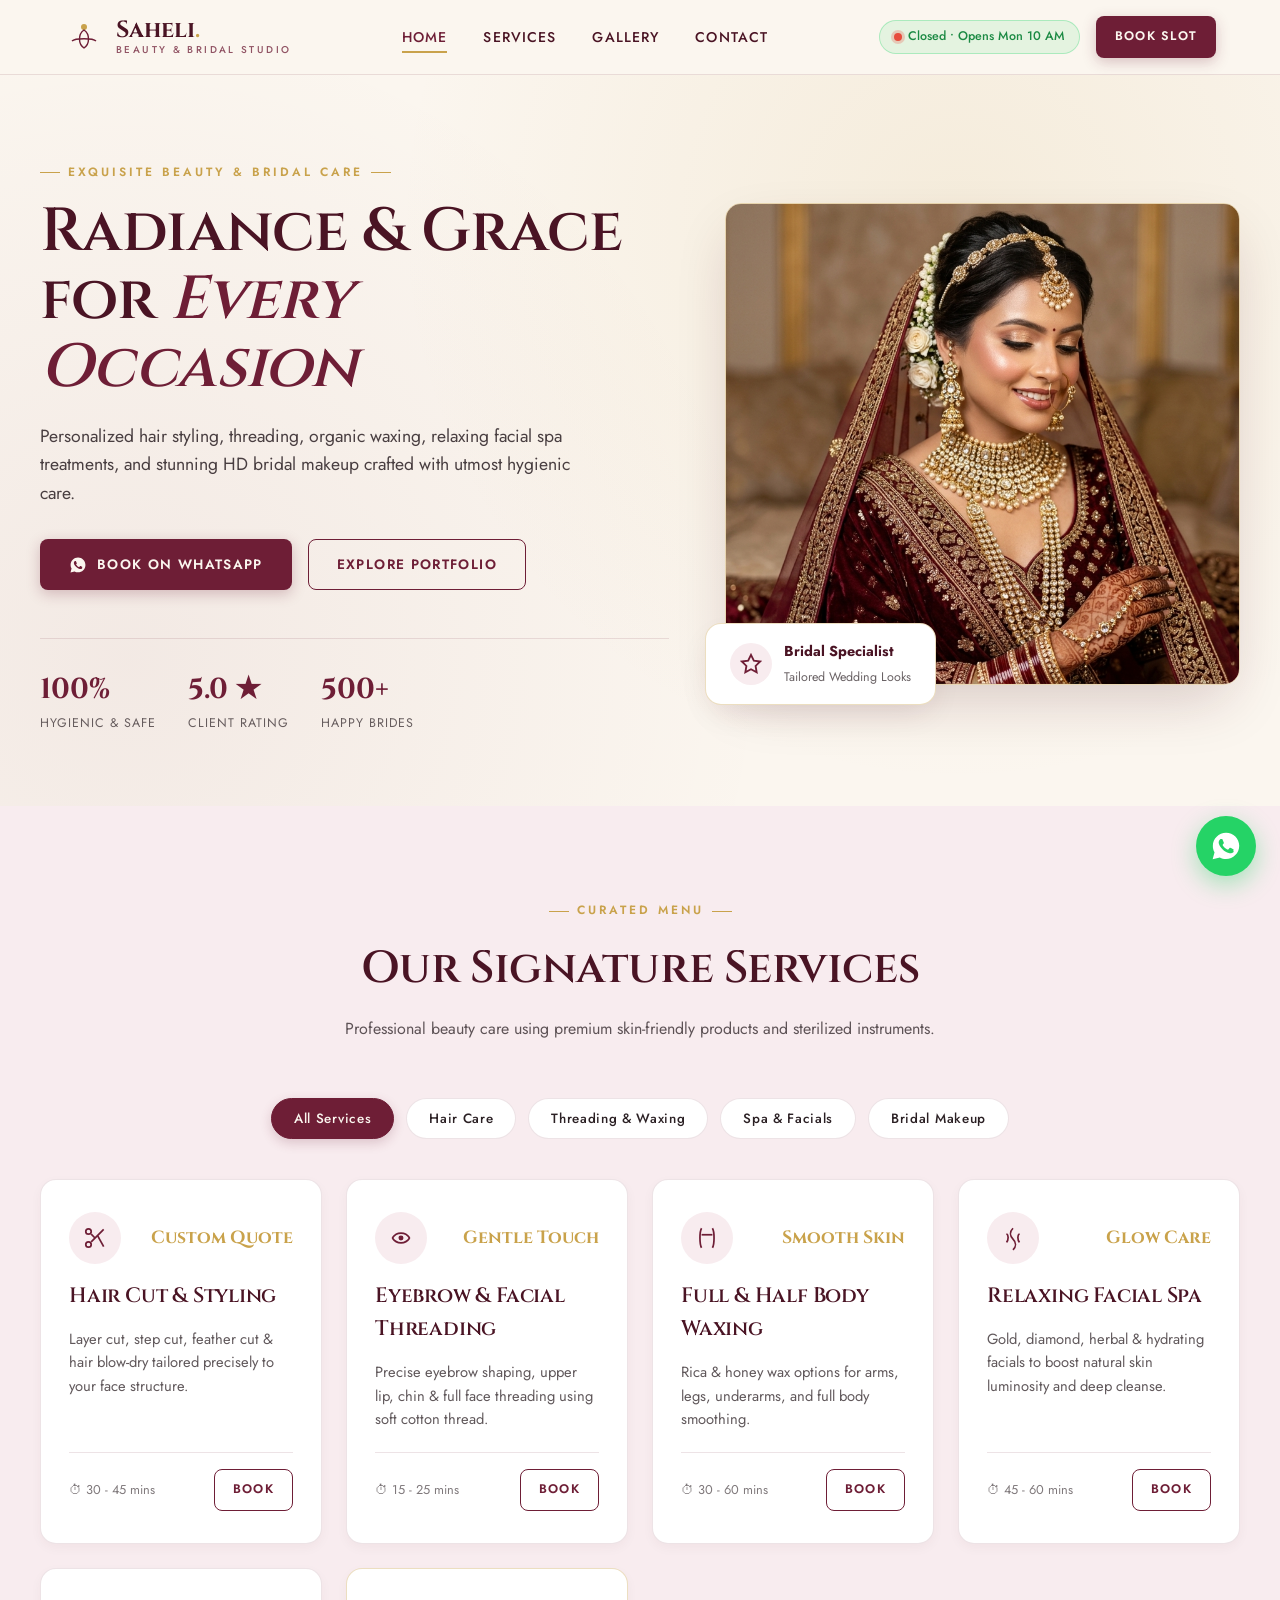
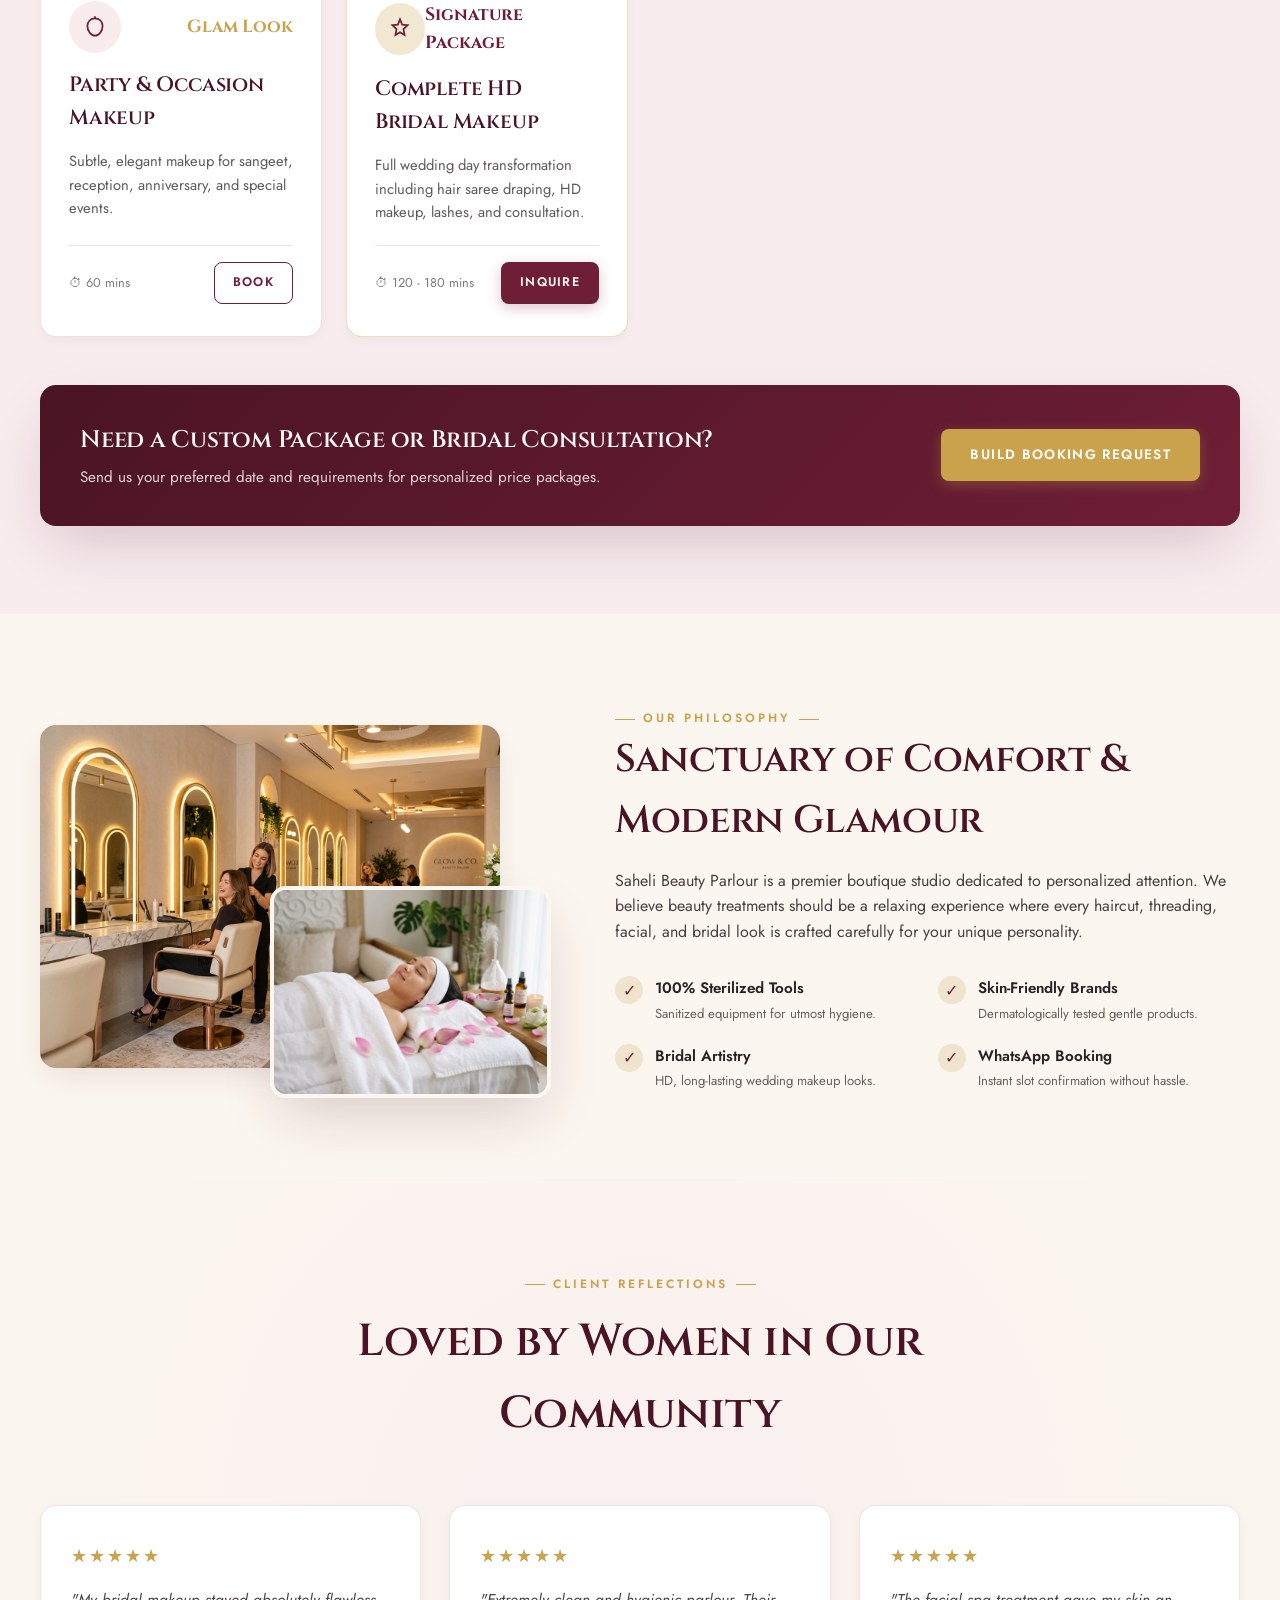
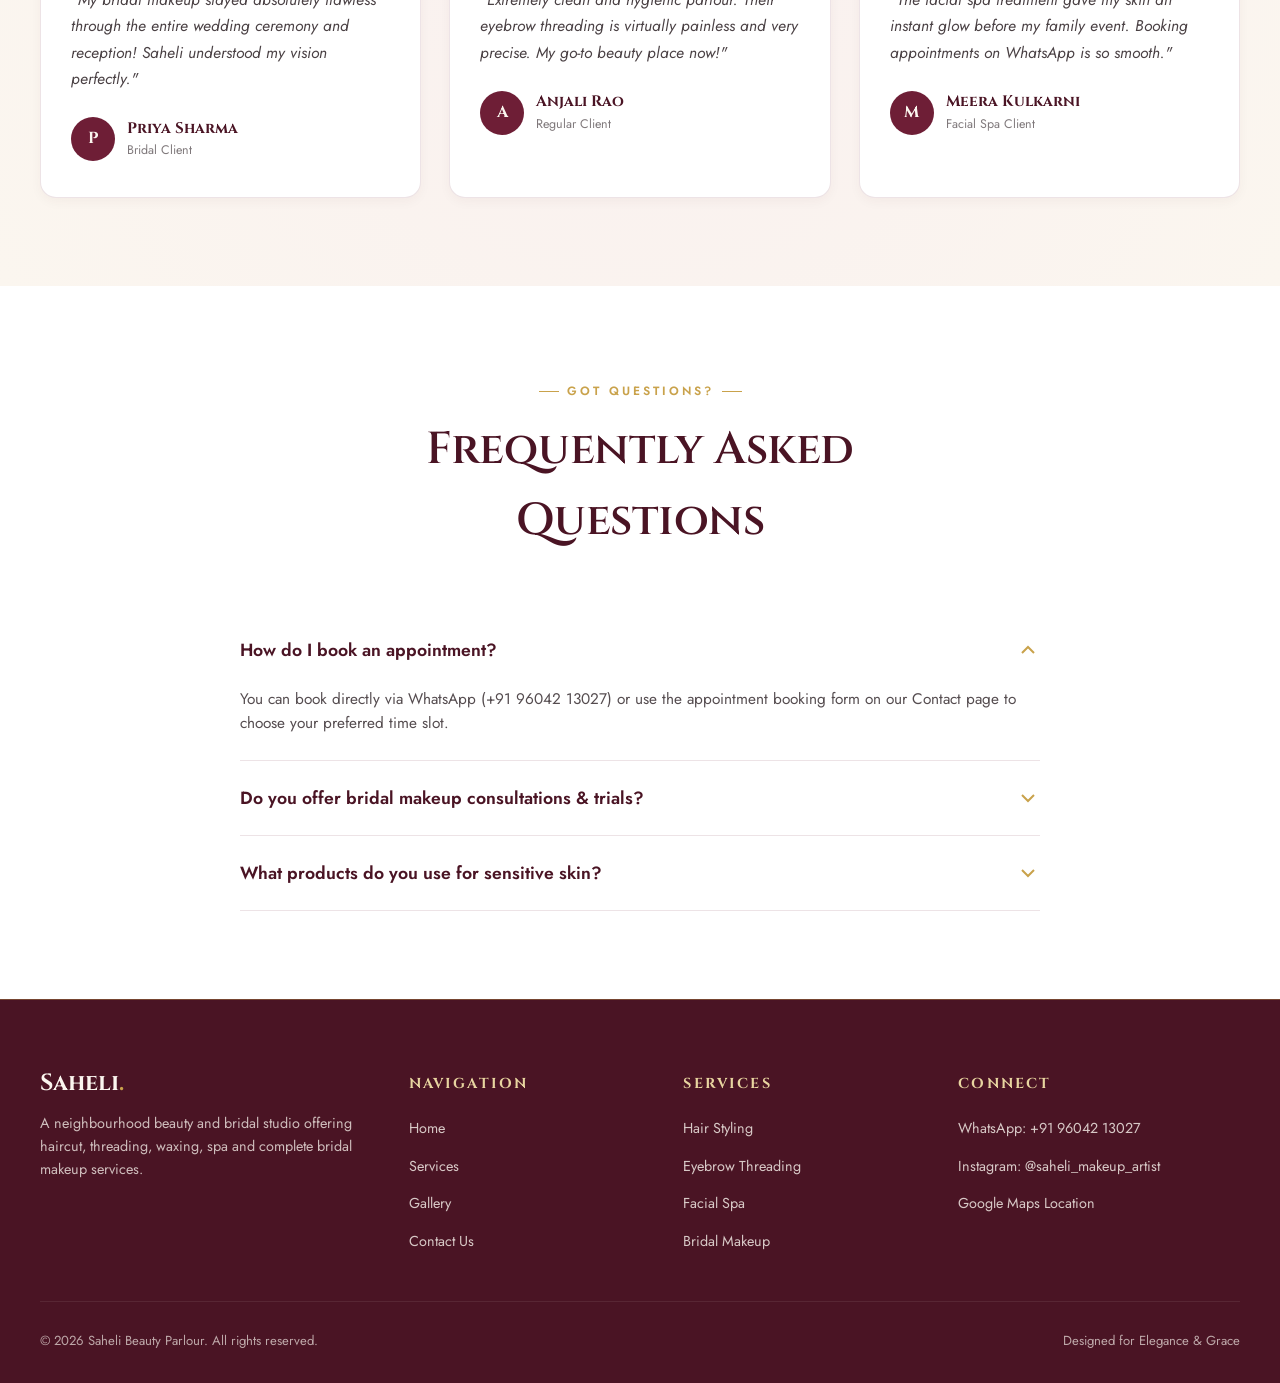
==== index.html @ 31b6a403 "Complete luxury Saheli Beauty Parlour website ready for GitHub Pages" ====
<!DOCTYPE html>
<html lang="en">
<head>
<meta charset="UTF-8">
<meta name="viewport" content="width=device-width, initial-scale=1.0">
<title>Saheli Beauty &amp; Bridal Studio — Haircut, Threading, Spa &amp; Bridal Makeup</title>
<meta name="description" content="Saheli Beauty Parlour offers expert haircut, threading, waxing, facial spa and complete bridal makeup in a clean, hygienic and luxury setting. Book on WhatsApp +91 96042 13027.">
<link rel="icon" type="image/svg+xml" href="favicon.svg">
<meta property="og:title" content="Saheli Beauty &amp; Bridal Studio — Luxury Beauty &amp; Makeup">
<meta property="og:description" content="Haircut, threading, waxing, spa and HD bridal makeup. Book appointments directly on WhatsApp.">
<meta property="og:type" content="website">
<meta name="theme-color" content="#6E1E36">
<link rel="stylesheet" href="style.css">
</head>
<body>

<!-- Header & Navigation -->
<header class="site-header">
  <nav class="nav">
    <a href="index.html" class="brand">
      <svg class="brand-mark" viewBox="0 0 40 40" aria-hidden="true">
        <circle cx="20" cy="10" r="3"/>
        <path d="M20 13c-6 4-6 14 0 18 6-4 6-14 0-18Z"/>
        <path d="M8 24c3-3 21-3 24 0"/>
      </svg>
      <span class="wordmark">Saheli<span>.</span><small>Beauty &amp; Bridal Studio</small></span>
    </a>
    
    <button class="nav-toggle" id="navToggle" aria-label="Toggle menu" aria-expanded="false">
      <svg width="26" height="26" viewBox="0 0 24 24" fill="none" stroke="currentColor" stroke-width="1.8"><line x1="3" y1="6" x2="21" y2="6"/><line x1="3" y1="12" x2="21" y2="12"/><line x1="3" y1="18" x2="21" y2="18"/></svg>
    </button>

    <ul class="nav-links" id="navLinks">
      <li><a href="index.html" aria-current="page">Home</a></li>
      <li><a href="#services">Services</a></li>
      <li><a href="gallery.html">Gallery</a></li>
      <li><a href="contact.html">Contact</a></li>
    </ul>

    <div class="nav-actions">
      <div class="store-status" id="storeStatus">
        <span class="status-dot"></span> Open Now
      </div>
      <a class="btn btn-solid btn-sm" href="https://wa.me/919604213027?text=Hi%20Saheli%20Beauty%20Parlour%2C%20I%27d%20like%20to%20book%20an%20appointment" target="_blank" rel="noopener">Book Slot</a>
    </div>
  </nav>
</header>

<!-- Hero Section -->
<section class="hero">
  <div class="hero-grid">
    <div class="hero-text">
      <span class="eyebrow">Exquisite Beauty &amp; Bridal Care</span>
      <h1>Radiance &amp; Grace for <span>Every Occasion</span></h1>
      <p class="tagline">Personalized hair styling, threading, organic waxing, relaxing facial spa treatments, and stunning HD bridal makeup crafted with utmost hygienic care.</p>

      <div class="hero-actions">
        <a class="btn btn-solid" href="https://wa.me/919604213027?text=Hi%20Saheli%20Beauty%20Parlour%2C%20I%27d%20like%20to%20book%20an%20appointment" target="_blank" rel="noopener">
          <svg width="18" height="18" viewBox="0 0 24 24" fill="currentColor"><path d="M12.04 2C6.58 2 2.13 6.45 2.13 11.91c0 1.71.44 3.36 1.28 4.82L2 22l5.4-1.36c1.39.75 2.96 1.15 4.6 1.15h.01c5.46 0 9.91-4.45 9.91-9.91C21.92 6.45 17.5 2 12.04 2zm5.8 14.05c-.24.67-1.4 1.29-1.93 1.36-.5.07-1.11.1-1.79-.11-.41-.13-.94-.3-1.62-.6-2.85-1.23-4.7-4.11-4.84-4.3-.14-.19-1.16-1.54-1.16-2.94 0-1.4.73-2.09.99-2.37.26-.28.57-.35.76-.35h.55c.18 0 .42-.03.65.5.24.57.82 1.97.89 2.11.07.14.12.31.02.5-.09.19-.14.31-.28.47-.14.16-.29.36-.42.48-.14.13-.28.28-.13.55.16.28.7 1.16 1.51 1.88 1.04.93 1.91 1.22 2.19 1.36.28.14.44.12.6-.07.16-.19.68-.79.86-1.06.18-.28.35-.23.6-.14.24.09 1.55.73 1.81.87.28.13.46.19.53.3.07.11.07.65-.17 1.32z"/></svg>
          Book on WhatsApp
        </a>
        <a class="btn btn-outline" href="gallery.html">Explore Portfolio</a>
      </div>

      <div class="hero-stats">
        <div class="hero-stat-item">
          <div class="num">100%</div>
          <div class="label">Hygienic &amp; Safe</div>
        </div>
        <div class="hero-stat-item">
          <div class="num">5.0 ★</div>
          <div class="label">Client Rating</div>
        </div>
        <div class="hero-stat-item">
          <div class="num">500+</div>
          <div class="label">Happy Brides</div>
        </div>
      </div>
    </div>

    <div class="hero-image-wrap">
      <div class="hero-image-frame">
        <img src="images/bridal_hero.jpg" alt="Saheli Beauty Parlour Bridal Look" width="600" height="480">
      </div>
      <div class="hero-badge-float">
        <div class="hero-badge-icon">
          <svg width="22" height="22" viewBox="0 0 24 24" fill="none" stroke="currentColor" stroke-width="2"><path d="M12 2l3.09 6.26L22 9.27l-5 4.87 1.18 6.88L12 17.77l-6.18 3.25L7 14.14 2 9.27l6.91-1.01L12 2z"/></svg>
        </div>
        <div>
          <strong style="display:block; font-size:0.9rem; color:var(--maroon-dark);">Bridal Specialist</strong>
          <span style="font-size:0.78rem; opacity:0.7;">Tailored Wedding Looks</span>
        </div>
      </div>
    </div>
  </div>
</section>

<!-- Services Section -->
<section id="services" class="services-section">
  <div class="section-head">
    <span class="eyebrow">Curated Menu</span>
    <h2>Our Signature Services</h2>
    <p>Professional beauty care using premium skin-friendly products and sterilized instruments.</p>
  </div>

  <div class="services-filter-tabs">
    <button class="tab-btn active" data-category="all">All Services</button>
    <button class="tab-btn" data-category="hair">Hair Care</button>
    <button class="tab-btn" data-category="threading">Threading &amp; Waxing</button>
    <button class="tab-btn" data-category="spa">Spa &amp; Facials</button>
    <button class="tab-btn" data-category="bridal">Bridal Makeup</button>
  </div>

  <div class="services-grid">
    <!-- Haircut -->
    <div class="service-card" data-category="hair">
      <div>
        <div class="service-card-header">
          <div class="service-icon-wrap">
            <svg width="26" height="26" viewBox="0 0 24 24" fill="none" stroke="currentColor" stroke-width="1.6"><circle cx="6" cy="6" r="2.5"/><circle cx="6" cy="18" r="2.5"/><line x1="20" y1="4" x2="8.5" y2="15.5"/><line x1="14.5" y1="10" x2="20" y2="20"/><line x1="8.5" y1="8.5" x2="12" y2="12"/></svg>
          </div>
          <div class="service-price-tag">Custom Quote</div>
        </div>
        <h3>Hair Cut &amp; Styling</h3>
        <p>Layer cut, step cut, feather cut &amp; hair blow-dry tailored precisely to your face structure.</p>
      </div>
      <div class="service-card-footer">
        <span class="service-duration">⏱ 30 - 45 mins</span>
        <a class="btn btn-outline btn-sm" href="contact.html">Book</a>
      </div>
    </div>

    <!-- Threading -->
    <div class="service-card" data-category="threading">
      <div>
        <div class="service-card-header">
          <div class="service-icon-wrap">
            <svg width="26" height="26" viewBox="0 0 24 24" fill="none" stroke="currentColor" stroke-width="1.6"><path d="M4 12c4-6 12-6 16 0"/><path d="M4 12c4 6 12 6 16 0"/><circle cx="12" cy="12" r="1.5" fill="currentColor"/></svg>
          </div>
          <div class="service-price-tag">Gentle Touch</div>
        </div>
        <h3>Eyebrow &amp; Facial Threading</h3>
        <p>Precise eyebrow shaping, upper lip, chin &amp; full face threading using soft cotton thread.</p>
      </div>
      <div class="service-card-footer">
        <span class="service-duration">⏱ 15 - 25 mins</span>
        <a class="btn btn-outline btn-sm" href="contact.html">Book</a>
      </div>
    </div>

    <!-- Waxing -->
    <div class="service-card" data-category="threading">
      <div>
        <div class="service-card-header">
          <div class="service-icon-wrap">
            <svg width="26" height="26" viewBox="0 0 24 24" fill="none" stroke="currentColor" stroke-width="1.6"><path d="M7 3c-2 3-2 15 0 18"/><path d="M17 3c2 3 2 15 0 18"/><line x1="7" y1="9" x2="17" y2="9"/></svg>
          </div>
          <div class="service-price-tag">Smooth Skin</div>
        </div>
        <h3>Full &amp; Half Body Waxing</h3>
        <p>Rica &amp; honey wax options for arms, legs, underarms, and full body smoothing.</p>
      </div>
      <div class="service-card-footer">
        <span class="service-duration">⏱ 30 - 60 mins</span>
        <a class="btn btn-outline btn-sm" href="contact.html">Book</a>
      </div>
    </div>

    <!-- Spa & Facial -->
    <div class="service-card" data-category="spa">
      <div>
        <div class="service-card-header">
          <div class="service-icon-wrap">
            <svg width="26" height="26" viewBox="0 0 24 24" fill="none" stroke="currentColor" stroke-width="1.6"><path d="M12 3c-3 3-3 7 0 10s3 7 0 10"/><path d="M6 8c2 1 2 6 0 8"/><path d="M18 8c-2 1-2 6 0 8"/></svg>
          </div>
          <div class="service-price-tag">Glow Care</div>
        </div>
        <h3>Relaxing Facial Spa</h3>
        <p>Gold, diamond, herbal &amp; hydrating facials to boost natural skin luminosity and deep cleanse.</p>
      </div>
      <div class="service-card-footer">
        <span class="service-duration">⏱ 45 - 60 mins</span>
        <a class="btn btn-outline btn-sm" href="contact.html">Book</a>
      </div>
    </div>

    <!-- Party Makeup -->
    <div class="service-card" data-category="bridal">
      <div>
        <div class="service-card-header">
          <div class="service-icon-wrap">
            <svg width="26" height="26" viewBox="0 0 24 24" fill="none" stroke="currentColor" stroke-width="1.6"><path d="M12 4c4 0 7 3 7 7s-3 9-7 9-7-5-7-9 3-7 7-7Z"/><path d="M12 4V2"/></svg>
          </div>
          <div class="service-price-tag">Glam Look</div>
        </div>
        <h3>Party &amp; Occasion Makeup</h3>
        <p>Subtle, elegant makeup for sangeet, reception, anniversary, and special events.</p>
      </div>
      <div class="service-card-footer">
        <span class="service-duration">⏱ 60 mins</span>
        <a class="btn btn-outline btn-sm" href="contact.html">Book</a>
      </div>
    </div>

    <!-- Complete Bridal Package -->
    <div class="service-card" data-category="bridal" style="border:1px solid var(--border-gold);">
      <div>
        <div class="service-card-header">
          <div class="service-icon-wrap" style="background:var(--gold-glow); color:var(--maroon);">
            <svg width="26" height="26" viewBox="0 0 24 24" fill="none" stroke="currentColor" stroke-width="1.6"><path d="M12 3l2 5 5 .5-3.8 3.5 1 5.5L12 15l-4.2 2.5 1-5.5L5 8.5 10 8z"/></svg>
          </div>
          <div class="service-price-tag" style="color:var(--maroon);">Signature Package</div>
        </div>
        <h3>Complete HD Bridal Makeup</h3>
        <p>Full wedding day transformation including hair saree draping, HD makeup, lashes, and consultation.</p>
      </div>
      <div class="service-card-footer">
        <span class="service-duration">⏱ 120 - 180 mins</span>
        <a class="btn btn-solid btn-sm" href="contact.html">Inquire</a>
      </div>
    </div>
  </div>

  <div class="calc-banner">
    <div class="calc-info">
      <h3>Need a Custom Package or Bridal Consultation?</h3>
      <p>Send us your preferred date and requirements for personalized price packages.</p>
    </div>
    <a class="btn btn-gold" href="contact.html">Build Booking Request</a>
  </div>
</section>

<!-- About Section -->
<section class="about-section">
  <div class="about-grid">
    <div class="about-images-stack">
      <img class="about-img-main" src="images/parlour_salon.jpg" alt="Saheli Beauty Parlour Interior" width="500" height="380">
      <img class="about-img-sub" src="images/spa_facial.jpg" alt="Facial Treatment" width="300" height="220">
    </div>

    <div class="about-content">
      <span class="eyebrow">Our Philosophy</span>
      <h2 style="font-size:2.4rem;">Sanctuary of Comfort &amp; Modern Glamour</h2>
      <p style="opacity:0.85; margin-top:16px;">Saheli Beauty Parlour is a premier boutique studio dedicated to personalized attention. We believe beauty treatments should be a relaxing experience where every haircut, threading, facial, and bridal look is crafted carefully for your unique personality.</p>

      <div class="feature-list">
        <div class="feature-item">
          <div class="feature-icon">✓</div>
          <div>
            <h4>100% Sterilized Tools</h4>
            <p>Sanitized equipment for utmost hygiene.</p>
          </div>
        </div>
        <div class="feature-item">
          <div class="feature-icon">✓</div>
          <div>
            <h4>Skin-Friendly Brands</h4>
            <p>Dermatologically tested gentle products.</p>
          </div>
        </div>
        <div class="feature-item">
          <div class="feature-icon">✓</div>
          <div>
            <h4>Bridal Artistry</h4>
            <p>HD, long-lasting wedding makeup looks.</p>
          </div>
        </div>
        <div class="feature-item">
          <div class="feature-icon">✓</div>
          <div>
            <h4>WhatsApp Booking</h4>
            <p>Instant slot confirmation without hassle.</p>
          </div>
        </div>
      </div>
    </div>
  </div>
</section>

<!-- Testimonials Section -->
<section class="testimonials-section">
  <div class="section-head">
    <span class="eyebrow">Client Reflections</span>
    <h2>Loved by Women in Our Community</h2>
  </div>

  <div class="testimonial-grid">
    <div class="testimonial-card">
      <div class="stars">★★★★★</div>
      <p>"My bridal makeup stayed absolutely flawless through the entire wedding ceremony and reception! Saheli understood my vision perfectly."</p>
      <div class="testimonial-author">
        <div class="avatar-placeholder">P</div>
        <div class="author-info">
          <div class="name">Priya Sharma</div>
          <div class="role">Bridal Client</div>
        </div>
      </div>
    </div>

    <div class="testimonial-card">
      <div class="stars">★★★★★</div>
      <p>"Extremely clean and hygienic parlour. Their eyebrow threading is virtually painless and very precise. My go-to beauty place now!"</p>
      <div class="testimonial-author">
        <div class="avatar-placeholder">A</div>
        <div class="author-info">
          <div class="name">Anjali Rao</div>
          <div class="role">Regular Client</div>
        </div>
      </div>
    </div>

    <div class="testimonial-card">
      <div class="stars">★★★★★</div>
      <p>"The facial spa treatment gave my skin an instant glow before my family event. Booking appointments on WhatsApp is so smooth."</p>
      <div class="testimonial-author">
        <div class="avatar-placeholder">M</div>
        <div class="author-info">
          <div class="name">Meera Kulkarni</div>
          <div class="role">Facial Spa Client</div>
        </div>
      </div>
    </div>
  </div>
</section>

<!-- FAQ Accordion Section -->
<section class="faq-section">
  <div class="section-head">
    <span class="eyebrow">Got Questions?</span>
    <h2>Frequently Asked Questions</h2>
  </div>

  <div class="faq-container">
    <div class="faq-item active">
      <button class="faq-question">
        <span>How do I book an appointment?</span>
        <svg class="faq-icon" viewBox="0 0 24 24" fill="none" stroke="currentColor" stroke-width="2"><polyline points="6 9 12 15 18 9"/></svg>
      </button>
      <div class="faq-answer">
        <p>You can book directly via WhatsApp (+91 96042 13027) or use the appointment booking form on our Contact page to choose your preferred time slot.</p>
      </div>
    </div>

    <div class="faq-item">
      <button class="faq-question">
        <span>Do you offer bridal makeup consultations &amp; trials?</span>
        <svg class="faq-icon" viewBox="0 0 24 24" fill="none" stroke="currentColor" stroke-width="2"><polyline points="6 9 12 15 18 9"/></svg>
      </button>
      <div class="faq-answer">
        <p>Yes! We provide complete pre-wedding consultations to discuss saree/lehenga draping styles, skin tone matching, and hairstyle trials.</p>
      </div>
    </div>

    <div class="faq-item">
      <button class="faq-question">
        <span>What products do you use for sensitive skin?</span>
        <svg class="faq-icon" viewBox="0 0 24 24" fill="none" stroke="currentColor" stroke-width="2"><polyline points="6 9 12 15 18 9"/></svg>
      </button>
      <div class="faq-answer">
        <p>We use hypoallergenic, dermatologically tested, organic waxes and professional makeup brands safe for sensitive skin.</p>
      </div>
    </div>
  </div>
</section>

<!-- Footer -->
<footer>
  <div class="footer-grid">
    <div class="footer-brand">
      <span class="wordmark">Saheli<span>.</span></span>
      <p>A neighbourhood beauty and bridal studio offering haircut, threading, waxing, spa and complete bridal makeup services.</p>
    </div>

    <div class="footer-col">
      <h4>Navigation</h4>
      <ul class="footer-links">
        <li><a href="index.html">Home</a></li>
        <li><a href="#services">Services</a></li>
        <li><a href="gallery.html">Gallery</a></li>
        <li><a href="contact.html">Contact Us</a></li>
      </ul>
    </div>

    <div class="footer-col">
      <h4>Services</h4>
      <ul class="footer-links">
        <li><a href="index.html#services">Hair Styling</a></li>
        <li><a href="index.html#services">Eyebrow Threading</a></li>
        <li><a href="index.html#services">Facial Spa</a></li>
        <li><a href="index.html#services">Bridal Makeup</a></li>
      </ul>
    </div>

    <div class="footer-col">
      <h4>Connect</h4>
      <ul class="footer-links">
        <li><a href="https://wa.me/919604213027" target="_blank" rel="noopener">WhatsApp: +91 96042 13027</a></li>
        <li><a href="https://www.instagram.com/saheli_makeup_artist/" target="_blank" rel="noopener">Instagram: @saheli_makeup_artist</a></li>
        <li><a href="https://maps.app.goo.gl/TFpeDv4DukYnnSv28?g_st=ac" target="_blank" rel="noopener">Google Maps Location</a></li>
      </ul>
    </div>
  </div>

  <div class="footer-bottom">
    <div>&copy; <span id="year"></span> Saheli Beauty Parlour. All rights reserved.</div>
    <div>Designed for Elegance &amp; Grace</div>
  </div>
</footer>

<!-- Floating WhatsApp Button -->
<a class="whatsapp-float" href="https://wa.me/919604213027?text=Hi%20Saheli%20Beauty%20Parlour%2C%20I%27d%20like%20to%20book%20an%20appointment" target="_blank" rel="noopener" aria-label="Chat on WhatsApp">
  <span class="whatsapp-tooltip">Book Appointment</span>
  <svg viewBox="0 0 24 24"><path d="M12.04 2C6.58 2 2.13 6.45 2.13 11.91c0 1.71.44 3.36 1.28 4.82L2 22l5.4-1.36c1.39.75 2.96 1.15 4.6 1.15h.01c5.46 0 9.91-4.45 9.91-9.91C21.92 6.45 17.5 2 12.04 2zm5.8 14.05c-.24.67-1.4 1.29-1.93 1.36-.5.07-1.11.1-1.79-.11-.41-.13-.94-.3-1.62-.6-2.85-1.23-4.7-4.11-4.84-4.3-.14-.19-1.16-1.54-1.16-2.94 0-1.4.73-2.09.99-2.37.26-.28.57-.35.76-.35h.55c.18 0 .42-.03.65.5.24.57.82 1.97.89 2.11.07.14.12.31.02.5-.09.19-.14.31-.28.47-.14.16-.29.36-.42.48-.14.13-.28.28-.13.55.16.28.7 1.16 1.51 1.88 1.04.93 1.91 1.22 2.19 1.36.28.14.44.12.6-.07.16-.19.68-.79.86-1.06.18-.28.35-.23.6-.14.24.09 1.55.73 1.81.87.28.13.46.19.53.3.07.11.07.65-.17 1.32z"/></svg>
</a>

<script src="script.js"></script>
</body>
</html>
---- style.css ----
/* =========================================================
   Saheli Beauty Parlour & Bridal Studio — Luxury Design System
   Palette:
     --ivory        #FBF6EF (Base Cream)
     --blush        #F8ECEF (Soft Rose Blush)
     --maroon       #6E1E36 (Royal Burgundy)
     --maroon-dark  #4A1424 (Deep Velvet)
     --gold         #C9A24B (Warm Champagne Gold)
     --gold-light   #E8D5A0 (Gold Accent Tint)
     --charcoal     #2B2024 (Headline & Ink)
     --white        #FFFFFF
   Typography:
     Display  — 'Cinzel', 'Marcellus', serif
     Body     — 'Jost', sans-serif
   ========================================================= */

@import url('https://fonts.googleapis.com/css2?family=Cinzel:wght@500;600;700;800&family=Marcellus&family=Jost:wght@300;400;500;600;700&display=swap');

:root {
  --ivory: #FBF6EF;
  --blush: #F8ECEF;
  --maroon: #6E1E36;
  --maroon-dark: #4A1424;
  --gold: #C9A24B;
  --gold-light: #E8D5A0;
  --gold-glow: rgba(201, 162, 75, 0.25);
  --charcoal: #2B2024;
  --white: #FFFFFF;
  --border: rgba(110, 30, 54, 0.12);
  --border-gold: rgba(201, 162, 75, 0.35);

  --max-w: 1200px;
  --radius-sm: 8px;
  --radius-md: 16px;
  --radius-lg: 24px;
  --shadow-sm: 0 4px 12px rgba(74, 20, 36, 0.04);
  --shadow-md: 0 12px 32px -8px rgba(74, 20, 36, 0.12);
  --shadow-lg: 0 24px 60px -12px rgba(74, 20, 36, 0.20);
  --transition: all 0.3s cubic-bezier(0.4, 0, 0.2, 1);
}

*, *::before, *::after {
  box-sizing: border-box;
}

html {
  scroll-behavior: smooth;
}

body {
  margin: 0;
  background-color: var(--ivory);
  color: var(--charcoal);
  font-family: 'Jost', sans-serif;
  font-weight: 400;
  line-height: 1.6;
  -webkit-font-smoothing: antialiased;
  overflow-x: hidden;
}

h1, h2, h3, .brand-text {
  font-family: 'Cinzel', 'Marcellus', serif;
  font-weight: 600;
  color: var(--maroon-dark);
  margin: 0;
  letter-spacing: -0.01em;
}

a {
  color: inherit;
  text-decoration: none;
}

img {
  max-width: 100%;
  height: auto;
  display: block;
}

.wrap {
  max-width: var(--max-w);
  margin: 0 auto;
  padding: 0 24px;
}

/* ---------------- Focus styles ---------------- */
a:focus-visible, button:focus-visible, input:focus-visible, select:focus-visible, textarea:focus-visible {
  outline: 2px solid var(--gold);
  outline-offset: 3px;
}

/* ---------------- Badge & Tag ---------------- */
.eyebrow {
  display: inline-flex;
  align-items: center;
  gap: 8px;
  font-size: 0.75rem;
  letter-spacing: 0.25em;
  text-transform: uppercase;
  color: var(--gold);
  font-weight: 600;
}
.eyebrow::before, .eyebrow::after {
  content: "";
  display: inline-block;
  width: 20px;
  height: 1px;
  background: var(--gold);
}

/* ---------------- Header & Navbar ---------------- */
.site-header {
  position: sticky;
  top: 0;
  z-index: 100;
  background: rgba(251, 246, 239, 0.92);
  backdrop-filter: blur(12px);
  -webkit-backdrop-filter: blur(12px);
  border-bottom: 1px solid var(--border);
  transition: var(--transition);
}

.nav {
  display: flex;
  align-items: center;
  justify-content: space-between;
  padding: 16px 24px;
  max-width: var(--max-w);
  margin: 0 auto;
}

.brand {
  display: flex;
  align-items: center;
  gap: 12px;
}
.brand-mark {
  width: 40px;
  height: 40px;
  flex-shrink: 0;
}
.brand-mark path {
  stroke: var(--maroon);
  stroke-width: 1.4;
  fill: none;
}
.brand-mark circle {
  fill: var(--gold);
}

.wordmark {
  font-family: 'Cinzel', serif;
  font-size: 1.45rem;
  font-weight: 700;
  color: var(--maroon-dark);
  line-height: 1;
}
.wordmark span {
  color: var(--gold);
}
.wordmark small {
  display: block;
  font-family: 'Jost', sans-serif;
  font-size: 0.62rem;
  letter-spacing: 0.24em;
  text-transform: uppercase;
  color: var(--maroon);
  opacity: 0.75;
  font-weight: 500;
  margin-top: 3px;
}

.nav-links {
  display: flex;
  align-items: center;
  gap: 36px;
  list-style: none;
  margin: 0;
  padding: 0;
}

.nav-links a {
  font-size: 0.88rem;
  font-weight: 500;
  letter-spacing: 0.08em;
  text-transform: uppercase;
  color: var(--maroon-dark);
  position: relative;
  padding: 6px 0;
  transition: color 0.2s ease;
}

.nav-links a::after {
  content: "";
  position: absolute;
  left: 0;
  bottom: 0;
  width: 100%;
  height: 2px;
  background: var(--gold);
  transform: scaleX(0);
  transform-origin: right;
  transition: transform 0.3s cubic-bezier(0.4, 0, 0.2, 1);
}

.nav-links a:hover,
.nav-links a[aria-current="page"] {
  color: var(--maroon);
}

.nav-links a:hover::after,
.nav-links a[aria-current="page"]::after {
  transform: scaleX(1);
  transform-origin: left;
}

.nav-actions {
  display: flex;
  align-items: center;
  gap: 16px;
}

.store-status {
  display: inline-flex;
  align-items: center;
  gap: 6px;
  padding: 6px 14px;
  background: rgba(37, 211, 102, 0.1);
  border: 1px solid rgba(37, 211, 102, 0.3);
  border-radius: 999px;
  font-size: 0.78rem;
  font-weight: 500;
  color: #1b8a43;
}
.status-dot {
  width: 8px;
  height: 8px;
  border-radius: 50%;
  background: #25D366;
  box-shadow: 0 0 0 3px rgba(37, 211, 102, 0.25);
  animation: pulse 2s infinite;
}
@keyframes pulse {
  0% { transform: scale(0.95); box-shadow: 0 0 0 0 rgba(37, 211, 102, 0.5); }
  70% { transform: scale(1); box-shadow: 0 0 0 6px rgba(37, 211, 102, 0); }
  100% { transform: scale(0.95); box-shadow: 0 0 0 0 rgba(37, 211, 102, 0); }
}

.nav-toggle {
  display: none;
  background: none;
  border: none;
  cursor: pointer;
  color: var(--maroon-dark);
  padding: 6px;
}

/* Mobile Nav Drawer */
@media (max-width: 820px) {
  .nav-actions .store-status { display: none; }
  .nav-toggle { display: block; }
  .nav-links {
    position: fixed;
    top: 73px;
    left: 0; right: 0;
    background: var(--ivory);
    flex-direction: column;
    align-items: flex-start;
    gap: 0;
    border-bottom: 1px solid var(--border);
    max-height: 0;
    overflow: hidden;
    transition: max-height 0.4s ease, box-shadow 0.4s ease;
    box-shadow: var(--shadow-md);
  }
  .nav-links.open { max-height: 360px; }
  .nav-links li { width: 100%; border-top: 1px solid var(--border); }
  .nav-links a { display: block; padding: 16px 24px; width: 100%; }
}

/* ---------------- Buttons ---------------- */
.btn {
  display: inline-flex;
  align-items: center;
  justify-content: center;
  gap: 10px;
  padding: 14px 28px;
  font-family: 'Jost', sans-serif;
  font-size: 0.85rem;
  font-weight: 600;
  letter-spacing: 0.1em;
  text-transform: uppercase;
  border-radius: var(--radius-sm);
  cursor: pointer;
  transition: var(--transition);
  border: 1px solid transparent;
}
.btn-solid {
  background-color: var(--maroon);
  color: var(--ivory);
  box-shadow: 0 4px 14px rgba(110, 30, 54, 0.25);
}
.btn-solid:hover {
  background-color: var(--maroon-dark);
  transform: translateY(-2px);
  box-shadow: 0 8px 24px rgba(110, 30, 54, 0.35);
}
.btn-gold {
  background-color: var(--gold);
  color: #fff;
  box-shadow: 0 4px 14px rgba(201, 162, 75, 0.3);
}
.btn-gold:hover {
  background-color: #b08d3e;
  transform: translateY(-2px);
  box-shadow: 0 8px 24px rgba(201, 162, 75, 0.4);
}
.btn-outline {
  background-color: transparent;
  border-color: var(--maroon);
  color: var(--maroon);
}
.btn-outline:hover {
  background-color: var(--maroon);
  color: var(--ivory);
  transform: translateY(-2px);
}
.btn-sm {
  padding: 10px 18px;
  font-size: 0.78rem;
}

/* ---------------- Hero Section ---------------- */
.hero {
  padding: 80px 24px 72px;
  background: radial-gradient(circle at 75% 20%, rgba(201, 162, 75, 0.12) 0%, transparent 50%),
              radial-gradient(circle at 10% 80%, rgba(110, 30, 54, 0.06) 0%, transparent 50%),
              var(--ivory);
}
.hero-grid {
  max-width: var(--max-w);
  margin: 0 auto;
  display: grid;
  grid-template-columns: 1.1fr 0.9fr;
  gap: 56px;
  align-items: center;
}
@media (max-width: 900px) {
  .hero-grid { grid-template-columns: 1fr; text-align: center; gap: 40px; }
  .hero .eyebrow { justify-content: center; }
  .hero-actions { justify-content: center; }
}

.hero h1 {
  font-size: clamp(2.4rem, 5vw, 3.8rem);
  line-height: 1.12;
  margin: 16px 0 20px;
}
.hero h1 span {
  color: var(--maroon);
  font-style: italic;
}

.hero p.tagline {
  font-size: 1.1rem;
  color: var(--charcoal);
  opacity: 0.85;
  margin-bottom: 32px;
  max-width: 540px;
}

.hero-actions {
  display: flex;
  gap: 16px;
  flex-wrap: wrap;
}

.hero-stats {
  display: flex;
  gap: 32px;
  margin-top: 48px;
  padding-top: 28px;
  border-top: 1px solid var(--border);
}
@media (max-width: 900px) {
  .hero-stats { justify-content: center; }
}
.hero-stat-item .num {
  font-family: 'Cinzel', serif;
  font-size: 1.8rem;
  font-weight: 700;
  color: var(--maroon);
}
.hero-stat-item .label {
  font-size: 0.78rem;
  letter-spacing: 0.08em;
  text-transform: uppercase;
  opacity: 0.7;
}

.hero-image-wrap {
  position: relative;
}
.hero-image-frame {
  position: relative;
  border-radius: var(--radius-md);
  overflow: hidden;
  box-shadow: var(--shadow-lg);
  border: 1px solid var(--border-gold);
}
.hero-image-frame img {
  width: 100%;
  height: 480px;
  object-fit: cover;
  transition: transform 0.6s ease;
}
.hero-image-frame:hover img {
  transform: scale(1.03);
}

.hero-badge-float {
  position: absolute;
  bottom: -20px;
  left: -20px;
  background: var(--white);
  padding: 16px 24px;
  border-radius: var(--radius-md);
  box-shadow: var(--shadow-md);
  border: 1px solid var(--border-gold);
  display: flex;
  align-items: center;
  gap: 12px;
}
@media (max-width: 600px) {
  .hero-badge-float { display: none; }
}
.hero-badge-icon {
  width: 42px;
  height: 42px;
  border-radius: 50%;
  background: var(--blush);
  color: var(--maroon);
  display: flex;
  align-items: center;
  justify-content: center;
}

/* ---------------- Section Generic ---------------- */
section {
  padding: 88px 24px;
}
.section-head {
  text-align: center;
  max-width: 640px;
  margin: 0 auto 56px;
}
.section-head h2 {
  font-size: clamp(2rem, 4vw, 2.8rem);
  margin-top: 12px;
}
.section-head p {
  color: var(--charcoal);
  opacity: 0.75;
  font-size: 1rem;
  margin-top: 12px;
}

/* ---------------- Services Grid & Calculator ---------------- */
.services-section {
  background: var(--blush);
}

.services-filter-tabs {
  display: flex;
  justify-content: center;
  gap: 12px;
  margin-bottom: 40px;
  flex-wrap: wrap;
}
.tab-btn {
  padding: 10px 22px;
  border-radius: 999px;
  background: var(--white);
  border: 1px solid var(--border);
  font-family: 'Jost', sans-serif;
  font-size: 0.84rem;
  font-weight: 500;
  letter-spacing: 0.05em;
  color: var(--charcoal);
  cursor: pointer;
  transition: var(--transition);
}
.tab-btn:hover, .tab-btn.active {
  background: var(--maroon);
  color: var(--ivory);
  border-color: var(--maroon);
  box-shadow: 0 4px 12px rgba(110, 30, 54, 0.2);
}

.services-grid {
  display: grid;
  grid-template-columns: repeat(auto-fit, minmax(280px, 1fr));
  gap: 24px;
  max-width: var(--max-w);
  margin: 0 auto;
}

.service-card {
  background: var(--white);
  border-radius: var(--radius-md);
  padding: 32px 28px;
  border: 1px solid var(--border);
  box-shadow: var(--shadow-sm);
  transition: var(--transition);
  display: flex;
  flex-direction: column;
  justify-content: space-between;
  position: relative;
}
.service-card:hover {
  transform: translateY(-6px);
  box-shadow: var(--shadow-md);
  border-color: var(--border-gold);
}
.service-card-header {
  display: flex;
  align-items: center;
  justify-content: space-between;
  margin-bottom: 16px;
}
.service-icon-wrap {
  width: 52px;
  height: 52px;
  border-radius: 50%;
  background: var(--blush);
  display: flex;
  align-items: center;
  justify-content: center;
  color: var(--maroon);
}
.service-price-tag {
  font-family: 'Cinzel', serif;
  font-weight: 700;
  font-size: 1.1rem;
  color: var(--gold);
}

.service-card h3 {
  font-size: 1.3rem;
  margin-bottom: 10px;
}
.service-card p {
  font-size: 0.92rem;
  color: var(--charcoal);
  opacity: 0.75;
  margin-bottom: 20px;
}

.service-card-footer {
  display: flex;
  align-items: center;
  justify-content: space-between;
  padding-top: 16px;
  border-top: 1px solid var(--border);
}
.service-duration {
  font-size: 0.8rem;
  opacity: 0.6;
  display: flex;
  align-items: center;
  gap: 4px;
}

/* Calculator Banner */
.calc-banner {
  max-width: var(--max-w);
  margin: 48px auto 0;
  background: linear-gradient(135deg, var(--maroon-dark) 0%, var(--maroon) 100%);
  color: var(--ivory);
  border-radius: var(--radius-md);
  padding: 36px 40px;
  display: flex;
  align-items: center;
  justify-content: space-between;
  gap: 24px;
  box-shadow: var(--shadow-lg);
}
@media (max-width: 800px) {
  .calc-banner { flex-direction: column; text-align: center; padding: 32px 24px; }
}
.calc-info h3 { color: var(--ivory); font-size: 1.5rem; margin-bottom: 6px; }
.calc-info p { opacity: 0.85; margin: 0; font-size: 0.95rem; }

/* ---------------- About & Features ---------------- */
.about-section {
  background: var(--ivory);
}
.about-grid {
  max-width: var(--max-w);
  margin: 0 auto;
  display: grid;
  grid-template-columns: 0.9fr 1.1fr;
  gap: 64px;
  align-items: center;
}
@media (max-width: 900px) {
  .about-grid { grid-template-columns: 1fr; gap: 40px; }
}
.about-images-stack {
  position: relative;
}
.about-img-main {
  border-radius: var(--radius-md);
  box-shadow: var(--shadow-md);
  width: 90%;
}
.about-img-sub {
  position: absolute;
  bottom: -30px;
  right: 0;
  width: 55%;
  border-radius: var(--radius-md);
  border: 4px solid var(--ivory);
  box-shadow: var(--shadow-lg);
}

.feature-list {
  display: grid;
  grid-template-columns: 1fr 1fr;
  gap: 20px;
  margin-top: 32px;
}
@media (max-width: 500px) {
  .feature-list { grid-template-columns: 1fr; }
}
.feature-item {
  display: flex;
  align-items: flex-start;
  gap: 12px;
}
.feature-icon {
  width: 28px;
  height: 28px;
  border-radius: 50%;
  background: rgba(201, 162, 75, 0.2);
  color: var(--maroon);
  display: flex;
  align-items: center;
  justify-content: center;
  flex-shrink: 0;
}
.feature-item h4 {
  font-family: 'Jost', sans-serif;
  font-size: 0.95rem;
  font-weight: 600;
  margin: 0 0 2px;
}
.feature-item p {
  font-size: 0.82rem;
  opacity: 0.7;
  margin: 0;
}

/* ---------------- Testimonials ---------------- */
.testimonials-section {
  background: radial-gradient(circle at 50% 50%, rgba(248, 236, 239, 0.6) 0%, var(--ivory) 100%);
}
.testimonial-grid {
  display: grid;
  grid-template-columns: repeat(auto-fit, minmax(300px, 1fr));
  gap: 28px;
  max-width: var(--max-w);
  margin: 0 auto;
}
.testimonial-card {
  background: var(--white);
  border-radius: var(--radius-md);
  padding: 36px 30px;
  border: 1px solid var(--border);
  box-shadow: var(--shadow-sm);
  position: relative;
  transition: var(--transition);
}
.testimonial-card:hover {
  transform: translateY(-4px);
  box-shadow: var(--shadow-md);
}
.stars {
  color: var(--gold);
  font-size: 1.1rem;
  margin-bottom: 16px;
  letter-spacing: 2px;
}
.testimonial-card p {
  font-size: 0.98rem;
  font-style: italic;
  opacity: 0.85;
  margin-bottom: 24px;
  line-height: 1.7;
}
.testimonial-author {
  display: flex;
  align-items: center;
  gap: 12px;
}
.avatar-placeholder {
  width: 44px;
  height: 44px;
  border-radius: 50%;
  background: var(--maroon);
  color: var(--ivory);
  display: flex;
  align-items: center;
  justify-content: center;
  font-family: 'Cinzel', serif;
  font-weight: 700;
}
.author-info .name {
  font-family: 'Cinzel', serif;
  font-weight: 700;
  font-size: 0.95rem;
  color: var(--maroon-dark);
}
.author-info .role {
  font-size: 0.78rem;
  opacity: 0.6;
}

/* ---------------- FAQ Section ---------------- */
.faq-section {
  background: var(--white);
}
.faq-container {
  max-width: 800px;
  margin: 0 auto;
}
.faq-item {
  border-bottom: 1px solid var(--border);
}
.faq-question {
  width: 100%;
  padding: 24px 0;
  background: none;
  border: none;
  text-align: left;
  font-family: 'Jost', sans-serif;
  font-size: 1.1rem;
  font-weight: 600;
  color: var(--maroon-dark);
  cursor: pointer;
  display: flex;
  align-items: center;
  justify-content: space-between;
  gap: 16px;
}
.faq-icon {
  width: 24px;
  height: 24px;
  transition: transform 0.3s ease;
  color: var(--gold);
}
.faq-item.active .faq-icon {
  transform: rotate(180deg);
}
.faq-answer {
  max-height: 0;
  overflow: hidden;
  transition: max-height 0.3s ease, padding 0.3s ease;
}
.faq-item.active .faq-answer {
  max-height: 200px;
  padding-bottom: 24px;
}
.faq-answer p {
  margin: 0;
  color: var(--charcoal);
  opacity: 0.8;
  font-size: 0.96rem;
  line-height: 1.6;
}

/* ---------------- Gallery Page ---------------- */
.gallery-hero {
  padding: 64px 24px 32px;
  text-align: center;
}
.gallery-grid {
  display: grid;
  grid-template-columns: repeat(auto-fill, minmax(280px, 1fr));
  gap: 20px;
  max-width: var(--max-w);
  margin: 0 auto;
}
.gallery-card {
  position: relative;
  border-radius: var(--radius-sm);
  overflow: hidden;
  height: 320px;
  cursor: pointer;
  box-shadow: var(--shadow-sm);
  transition: var(--transition);
}
.gallery-card img {
  width: 100%;
  height: 100%;
  object-fit: cover;
  transition: transform 0.5s ease;
}
.gallery-card-overlay {
  position: absolute;
  inset: 0;
  background: linear-gradient(to top, rgba(74, 20, 36, 0.85) 0%, transparent 60%);
  display: flex;
  flex-direction: column;
  justify-content: flex-end;
  padding: 20px;
  color: var(--ivory);
  opacity: 0;
  transition: opacity 0.3s ease;
}
.gallery-card:hover img {
  transform: scale(1.08);
}
.gallery-card:hover .gallery-card-overlay {
  opacity: 1;
}
.gallery-card-title {
  font-family: 'Cinzel', serif;
  font-size: 1.1rem;
  margin-bottom: 4px;
}
.gallery-card-tag {
  font-size: 0.75rem;
  letter-spacing: 0.1em;
  text-transform: uppercase;
  color: var(--gold-light);
}

.gallery-state {
  text-align: center;
  padding: 40px;
  font-style: italic;
  opacity: 0.7;
}

/* Lightbox Modal */
.lightbox {
  position: fixed;
  inset: 0;
  background: rgba(42, 32, 36, 0.94);
  backdrop-filter: blur(10px);
  z-index: 200;
  display: flex;
  align-items: center;
  justify-content: center;
  padding: 32px;
}
.lightbox[hidden] { display: none; }
.lightbox img {
  max-width: 90vw;
  max-height: 85vh;
  border-radius: var(--radius-sm);
  box-shadow: var(--shadow-lg);
}
.lightbox-close {
  position: absolute;
  top: 24px;
  right: 32px;
  background: none;
  border: none;
  color: var(--ivory);
  font-size: 2.5rem;
  cursor: pointer;
  line-height: 1;
}

/* ---------------- Contact & Booking Modal Page ---------------- */
.contact-grid {
  display: grid;
  grid-template-columns: 1fr 1fr;
  gap: 36px;
  max-width: var(--max-w);
  margin: 0 auto;
}
@media (max-width: 850px) {
  .contact-grid { grid-template-columns: 1fr; }
}

.contact-card {
  background: var(--white);
  border-radius: var(--radius-md);
  padding: 40px 36px;
  border: 1px solid var(--border);
  box-shadow: var(--shadow-sm);
  display: flex;
  flex-direction: column;
  gap: 16px;
  transition: var(--transition);
}
.contact-card:hover {
  box-shadow: var(--shadow-md);
}
.contact-card-icon {
  width: 56px;
  height: 56px;
  border-radius: 50%;
  background: var(--blush);
  color: var(--maroon);
  display: flex;
  align-items: center;
  justify-content: center;
}

.booking-form-box {
  background: var(--white);
  border-radius: var(--radius-md);
  padding: 40px;
  border: 1px solid var(--border-gold);
  box-shadow: var(--shadow-md);
}
.form-group {
  margin-bottom: 20px;
}
.form-group label {
  display: block;
  font-size: 0.85rem;
  font-weight: 600;
  letter-spacing: 0.05em;
  text-transform: uppercase;
  margin-bottom: 8px;
  color: var(--maroon-dark);
}
.form-control {
  width: 100%;
  padding: 12px 16px;
  border-radius: var(--radius-sm);
  border: 1px solid var(--border);
  background: var(--ivory);
  font-family: 'Jost', sans-serif;
  font-size: 0.95rem;
  color: var(--charcoal);
  transition: var(--transition);
}
.form-control:focus {
  border-color: var(--gold);
  background: var(--white);
  box-shadow: 0 0 0 3px var(--gold-glow);
}

.hours-table {
  width: 100%;
  border-collapse: collapse;
}
.hours-table tr {
  border-bottom: 1px solid var(--border);
}
.hours-table td {
  padding: 12px 0;
  font-size: 0.95rem;
}
.hours-table td:last-child {
  text-align: right;
  font-weight: 600;
  color: var(--maroon);
}

/* ---------------- Footer ---------------- */
footer {
  background: var(--maroon-dark);
  color: var(--ivory);
  padding: 72px 24px 32px;
  border-top: 1px solid var(--border-gold);
}
.footer-grid {
  max-width: var(--max-w);
  margin: 0 auto;
  display: grid;
  grid-template-columns: 1.4fr 1fr 1fr 1.2fr;
  gap: 40px;
  padding-bottom: 48px;
}
@media (max-width: 900px) {
  .footer-grid { grid-template-columns: 1fr 1fr; gap: 32px; }
}
@media (max-width: 600px) {
  .footer-grid { grid-template-columns: 1fr; }
}

.footer-brand .wordmark { color: var(--ivory); }
.footer-brand p {
  opacity: 0.75;
  font-size: 0.9rem;
  margin-top: 14px;
  max-width: 320px;
}

.footer-col h4 {
  font-family: 'Cinzel', serif;
  font-size: 0.9rem;
  letter-spacing: 0.15em;
  text-transform: uppercase;
  color: var(--gold-light);
  margin: 0 0 20px;
}
.footer-links {
  list-style: none;
  padding: 0;
  margin: 0;
  display: flex;
  flex-direction: column;
  gap: 12px;
}
.footer-links a {
  font-size: 0.9rem;
  opacity: 0.8;
  transition: opacity 0.2s ease, color 0.2s ease;
}
.footer-links a:hover {
  opacity: 1;
  color: var(--gold-light);
}

.footer-bottom {
  max-width: var(--max-w);
  margin: 0 auto;
  padding-top: 28px;
  border-top: 1px solid rgba(251, 246, 239, 0.12);
  display: flex;
  align-items: center;
  justify-content: space-between;
  font-size: 0.82rem;
  opacity: 0.65;
}
@media (max-width: 600px) {
  .footer-bottom { flex-direction: column; gap: 12px; text-align: center; }
}

/* ---------------- Floating WhatsApp Button ---------------- */
.whatsapp-float {
  position: fixed;
  right: 24px;
  bottom: 24px;
  width: 60px;
  height: 60px;
  border-radius: 50%;
  background: #25D366;
  color: #fff;
  display: flex;
  align-items: center;
  justify-content: center;
  box-shadow: 0 8px 24px rgba(37, 211, 102, 0.4);
  z-index: 150;
  transition: transform 0.3s cubic-bezier(0.34, 1.56, 0.64, 1);
}
.whatsapp-float:hover {
  transform: scale(1.12);
}
.whatsapp-float svg {
  width: 32px;
  height: 32px;
  fill: #fff;
}
.whatsapp-tooltip {
  position: absolute;
  right: 72px;
  background: var(--maroon-dark);
  color: var(--ivory);
  padding: 6px 14px;
  border-radius: 6px;
  font-size: 0.78rem;
  white-space: nowrap;
  pointer-events: none;
  opacity: 0;
  transform: translateX(10px);
  transition: all 0.3s ease;
}
.whatsapp-float:hover .whatsapp-tooltip {
  opacity: 1;
  transform: translateX(0);
}
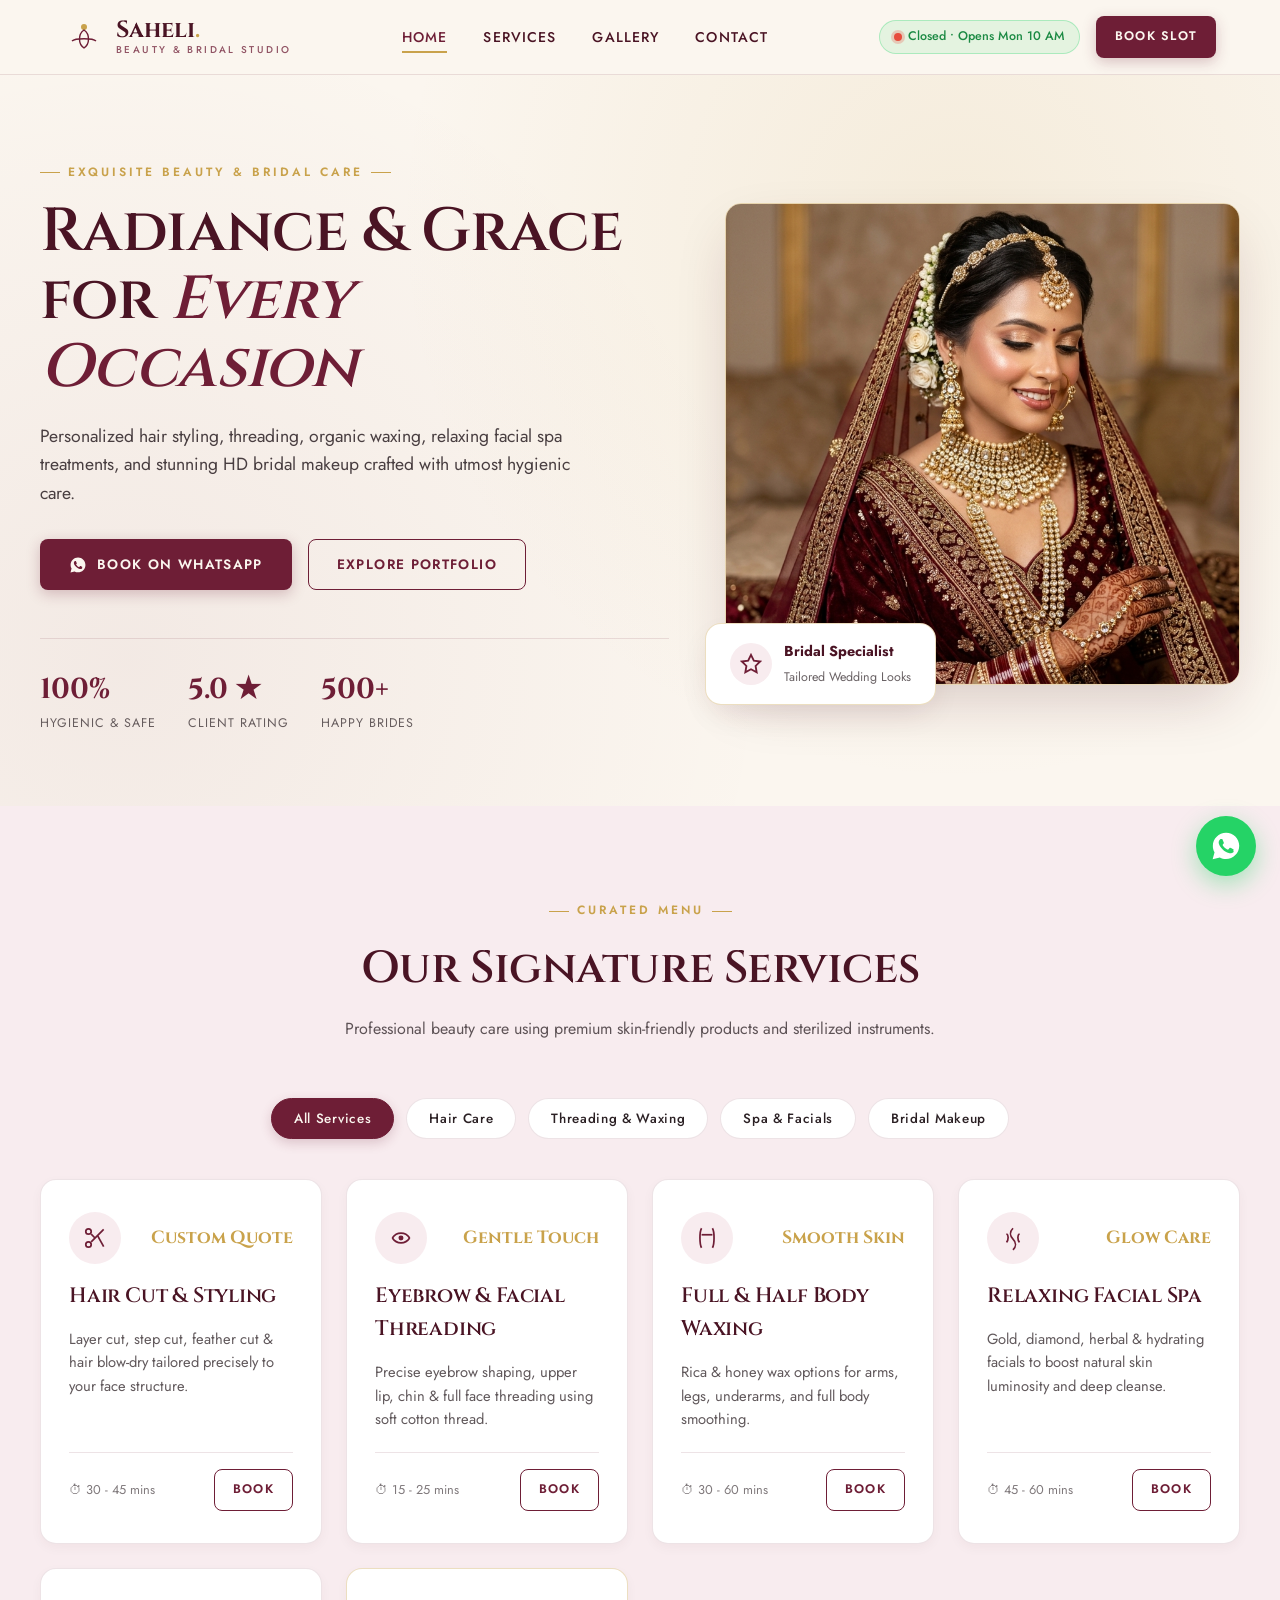
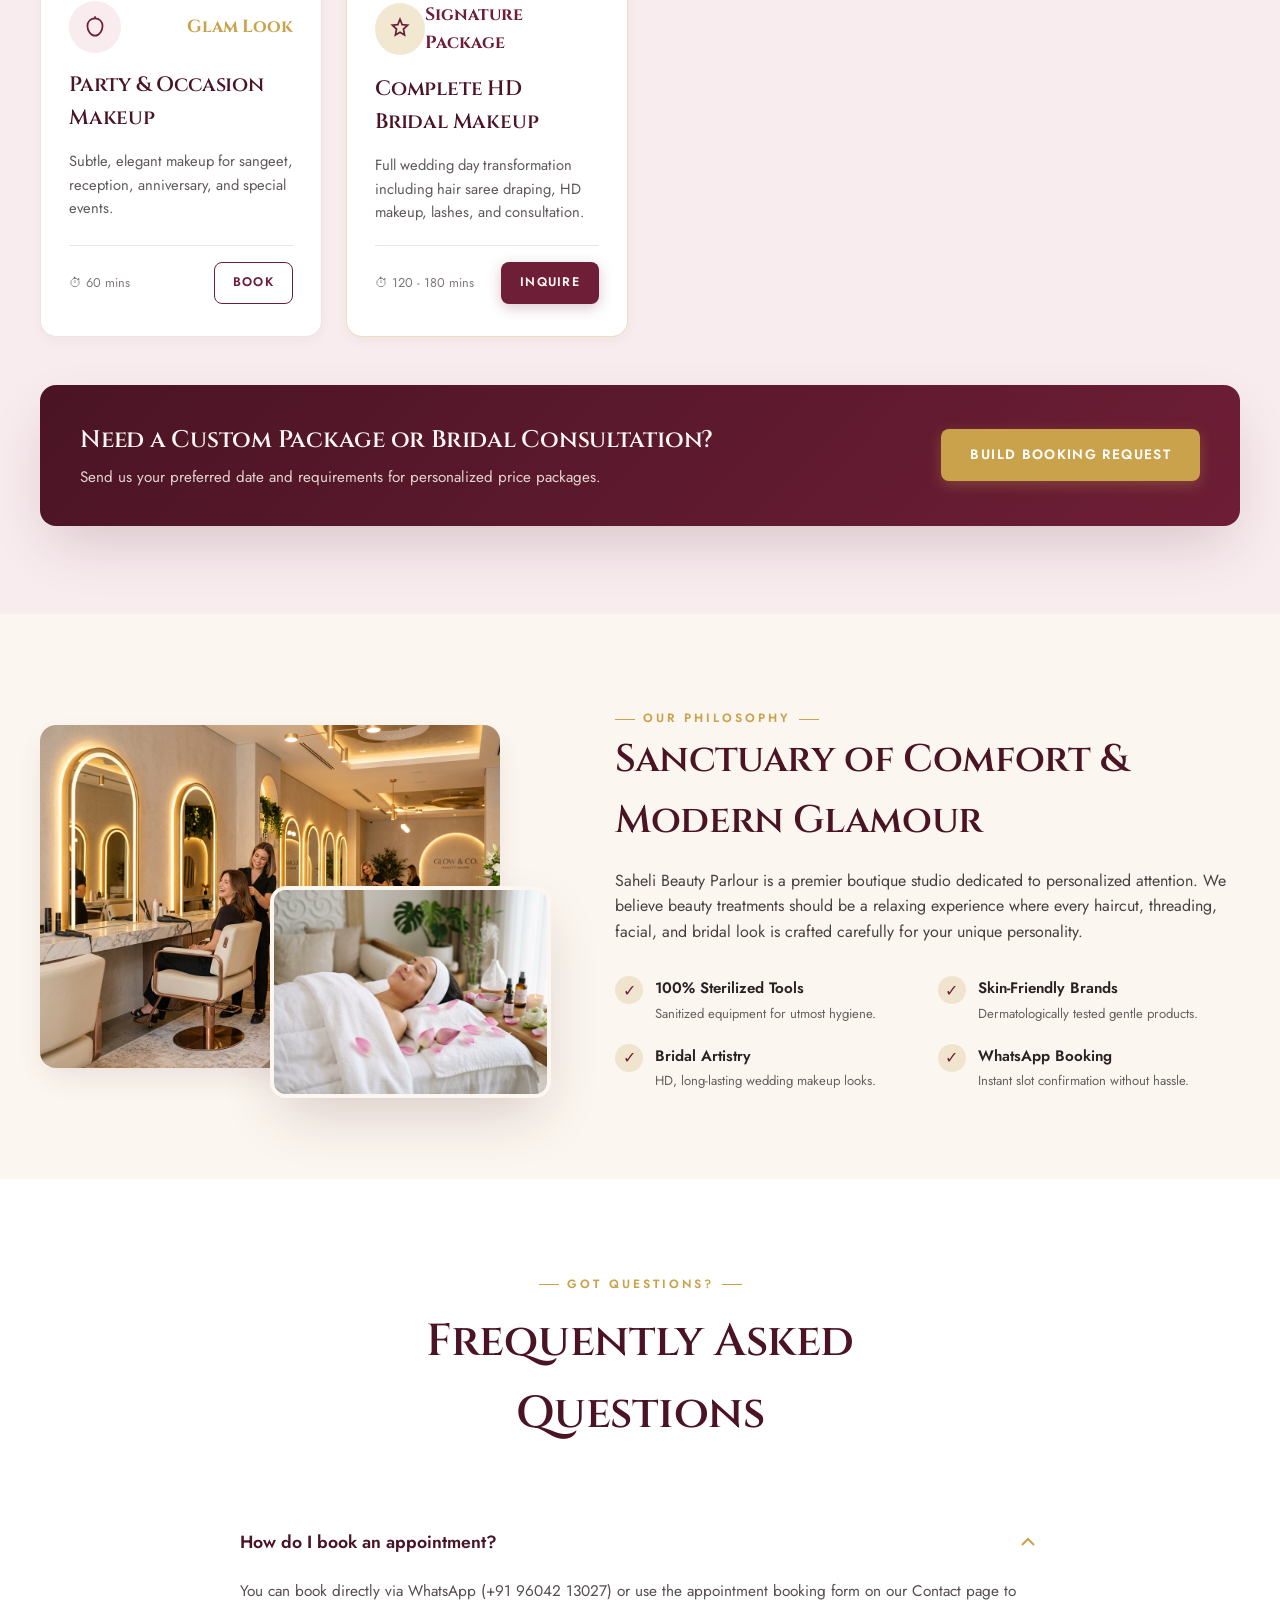
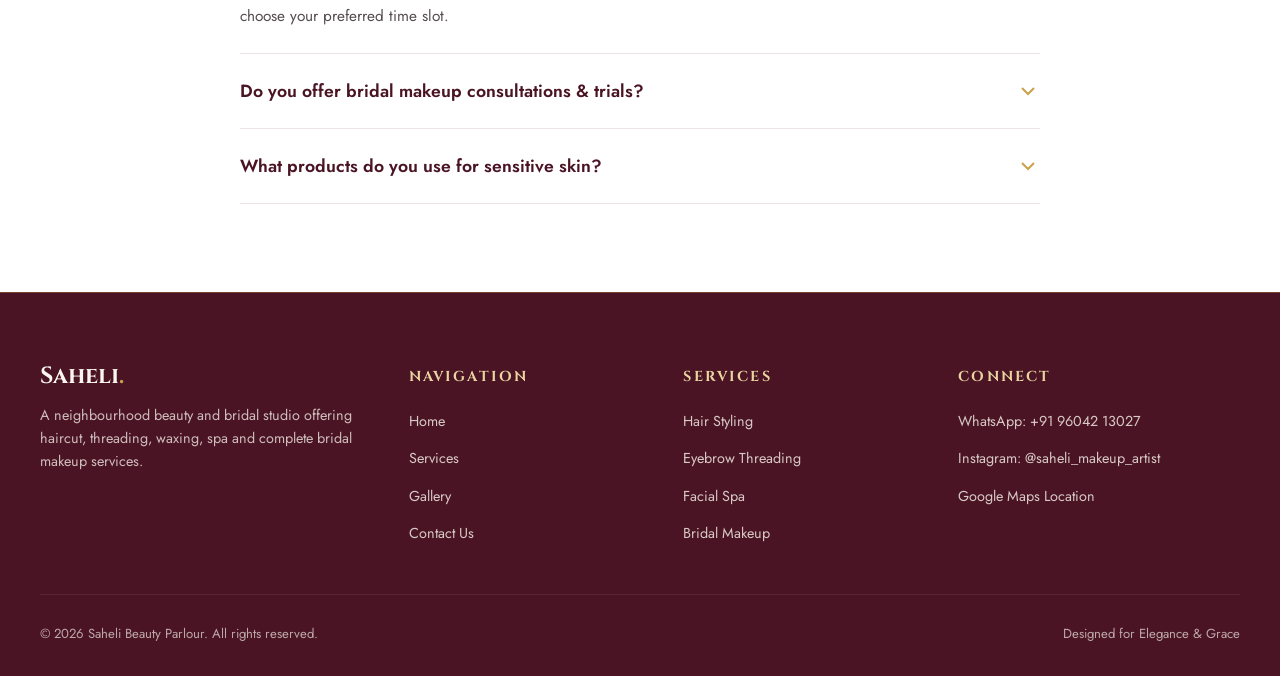
==== commit 4bd63338: "Remove Client Reflections section and remove text overlays from gallery images" ====
--- a/index.html
+++ b/index.html
@@ -277,51 +277,6 @@
   </div>
 </section>
 
-<!-- Testimonials Section -->
-<section class="testimonials-section">
-  <div class="section-head">
-    <span class="eyebrow">Client Reflections</span>
-    <h2>Loved by Women in Our Community</h2>
-  </div>
-
-  <div class="testimonial-grid">
-    <div class="testimonial-card">
-      <div class="stars">★★★★★</div>
-      <p>"My bridal makeup stayed absolutely flawless through the entire wedding ceremony and reception! Saheli understood my vision perfectly."</p>
-      <div class="testimonial-author">
-        <div class="avatar-placeholder">P</div>
-        <div class="author-info">
-          <div class="name">Priya Sharma</div>
-          <div class="role">Bridal Client</div>
-        </div>
-      </div>
-    </div>
-
-    <div class="testimonial-card">
-      <div class="stars">★★★★★</div>
-      <p>"Extremely clean and hygienic parlour. Their eyebrow threading is virtually painless and very precise. My go-to beauty place now!"</p>
-      <div class="testimonial-author">
-        <div class="avatar-placeholder">A</div>
-        <div class="author-info">
-          <div class="name">Anjali Rao</div>
-          <div class="role">Regular Client</div>
-        </div>
-      </div>
-    </div>
-
-    <div class="testimonial-card">
-      <div class="stars">★★★★★</div>
-      <p>"The facial spa treatment gave my skin an instant glow before my family event. Booking appointments on WhatsApp is so smooth."</p>
-      <div class="testimonial-author">
-        <div class="avatar-placeholder">M</div>
-        <div class="author-info">
-          <div class="name">Meera Kulkarni</div>
-          <div class="role">Facial Spa Client</div>
-        </div>
-      </div>
-    </div>
-  </div>
-</section>
 
 <!-- FAQ Accordion Section -->
 <section class="faq-section">
@@ -413,6 +368,6 @@
   <svg viewBox="0 0 24 24"><path d="M12.04 2C6.58 2 2.13 6.45 2.13 11.91c0 1.71.44 3.36 1.28 4.82L2 22l5.4-1.36c1.39.75 2.96 1.15 4.6 1.15h.01c5.46 0 9.91-4.45 9.91-9.91C21.92 6.45 17.5 2 12.04 2zm5.8 14.05c-.24.67-1.4 1.29-1.93 1.36-.5.07-1.11.1-1.79-.11-.41-.13-.94-.3-1.62-.6-2.85-1.23-4.7-4.11-4.84-4.3-.14-.19-1.16-1.54-1.16-2.94 0-1.4.73-2.09.99-2.37.26-.28.57-.35.76-.35h.55c.18 0 .42-.03.65.5.24.57.82 1.97.89 2.11.07.14.12.31.02.5-.09.19-.14.31-.28.47-.14.16-.29.36-.42.48-.14.13-.28.28-.13.55.16.28.7 1.16 1.51 1.88 1.04.93 1.91 1.22 2.19 1.36.28.14.44.12.6-.07.16-.19.68-.79.86-1.06.18-.28.35-.23.6-.14.24.09 1.55.73 1.81.87.28.13.46.19.53.3.07.11.07.65-.17 1.32z"/></svg>
 </a>
 
-<script src="script.js"></script>
+<script src="script.js?v=3"></script>
 </body>
 </html>
